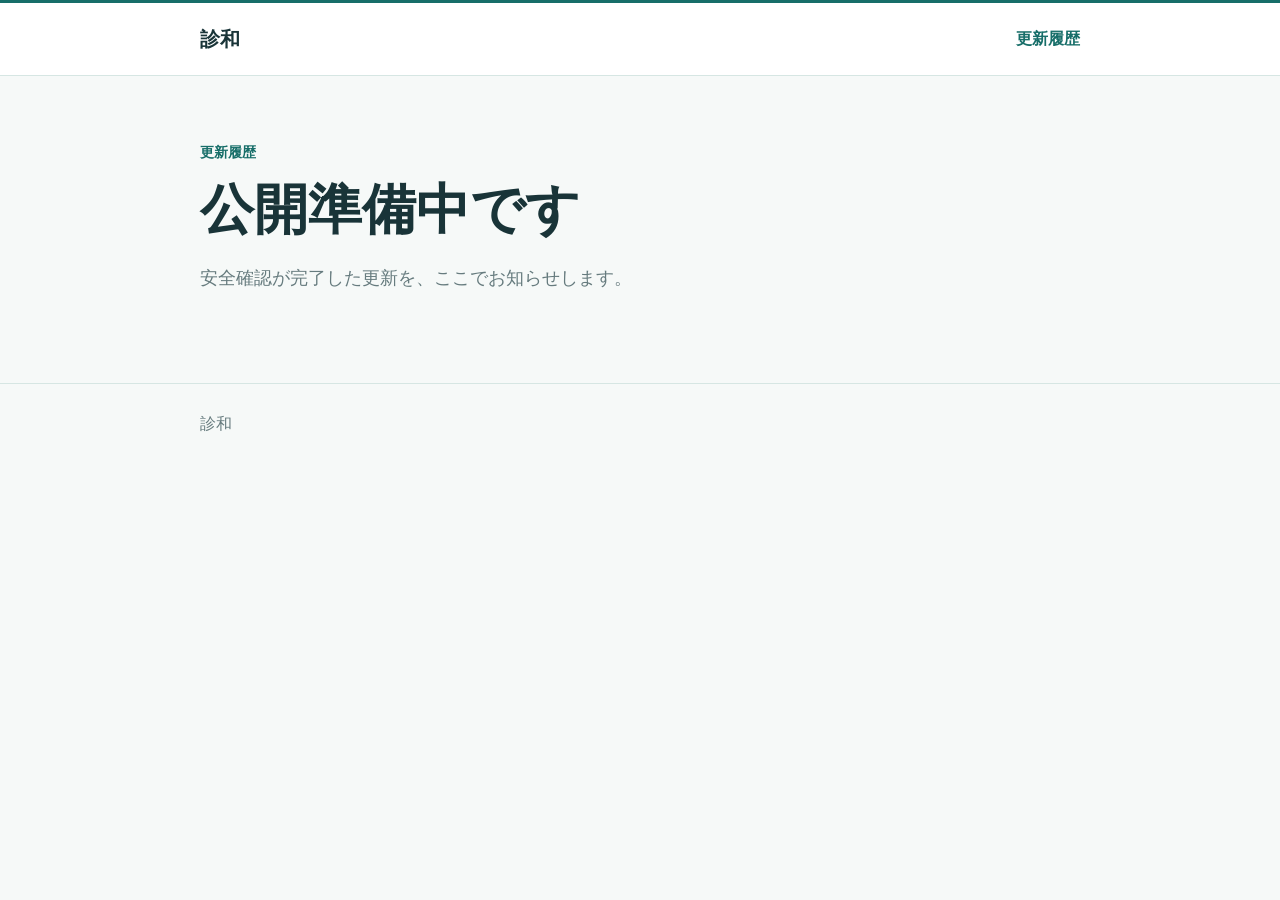
==== docs/updates/index.html @ 65c138fb "Add signed dictionary update publisher" ====
<!doctype html>
<html lang="ja">
<head>
  <meta charset="utf-8">
  <meta name="viewport" content="width=device-width, initial-scale=1">
  <title>診和 更新履歴</title>
  <link rel="stylesheet" href="../assets/site.css">
</head>
<body>
  <header class="site-header"><div class="site-header-inner"><a class="brand" href="../">診和</a><nav><a href="./">更新履歴</a></nav></div></header>
  <main><p class="eyebrow">更新履歴</p><h1>公開準備中です</h1><p class="lead">安全確認が完了した更新を、ここでお知らせします。</p></main>
  <footer class="site-footer"><div class="site-footer-inner">診和</div></footer>
</body>
</html>
---- docs/assets/site.css ----
:root {
  color-scheme: light;
  --ink: #193438;
  --muted: #667b7e;
  --line: #d6e6e3;
  --accent: #176e69;
  --accent-soft: #eaf6f3;
  --paper: #ffffff;
  --background: #f6f9f8;
}

* { box-sizing: border-box; }

body {
  background: var(--background);
  color: var(--ink);
  font-family: -apple-system, BlinkMacSystemFont, "Hiragino Sans", "Yu Gothic UI", "Yu Gothic", sans-serif;
  letter-spacing: 0;
  line-height: 1.75;
  margin: 0;
}

a { color: var(--accent); }

.site-header {
  background: rgba(255, 255, 255, 0.96);
  border-top: 3px solid var(--accent);
  border-bottom: 1px solid var(--line);
}

.site-header-inner,
main,
.site-footer-inner {
  margin: 0 auto;
  max-width: 880px;
  width: calc(100% - 40px);
}

.site-header-inner {
  align-items: center;
  display: flex;
  justify-content: space-between;
  min-height: 72px;
}

.brand {
  color: var(--ink);
  font-size: 20px;
  font-weight: 800;
  text-decoration: none;
}

.site-header nav { display: flex; gap: 24px; }
.site-header nav a { font-weight: 700; text-decoration: none; }

main { padding: 64px 0 88px; }

.eyebrow {
  color: var(--accent);
  font-size: 14px;
  font-weight: 800;
  margin: 0 0 8px;
}

h1, h2 { line-height: 1.35; }
h1 { font-size: clamp(32px, 7vw, 54px); margin: 0; }
h2 { font-size: 24px; margin: 0 0 18px; }

.lead {
  color: var(--muted);
  font-size: 18px;
  margin: 18px 0 0;
  max-width: 680px;
}

.release-date { color: var(--muted); margin: 10px 0 0; }

.content-section {
  border-top: 1px solid var(--line);
  margin-top: 48px;
  padding-top: 38px;
}

.improvements {
  display: grid;
  gap: 12px;
  list-style: none;
  margin: 0;
  padding: 0;
}

.improvements li {
  background: var(--paper);
  border: 1px solid var(--line);
  border-radius: 8px;
  padding: 17px 20px;
}

.quality-grid {
  display: grid;
  gap: 12px;
  grid-template-columns: repeat(2, minmax(0, 1fr));
}

.quality-item {
  background: var(--accent-soft);
  border-radius: 8px;
  padding: 18px 20px;
}

.quality-item span { color: var(--muted); display: block; font-size: 14px; }
.quality-item strong { display: block; font-size: 22px; margin-top: 4px; }

.primary-link {
  align-items: center;
  background: var(--accent);
  border-radius: 6px;
  color: #fff;
  display: inline-flex;
  font-weight: 800;
  margin-top: 26px;
  min-height: 48px;
  padding: 10px 20px;
  text-decoration: none;
}

details {
  background: var(--paper);
  border: 1px solid var(--line);
  border-radius: 8px;
  padding: 16px 20px;
}

summary { cursor: pointer; font-weight: 800; }
.technical-list { display: grid; gap: 8px; margin: 18px 0 0; padding-left: 20px; }
.technical-list code { overflow-wrap: anywhere; }

.site-footer { border-top: 1px solid var(--line); color: var(--muted); }
.site-footer-inner { padding: 26px 0; }

@media (max-width: 620px) {
  .site-header-inner { min-height: 60px; }
  .site-header nav { gap: 14px; }
  .site-header nav a { font-size: 14px; }
  main { padding: 42px 0 64px; }
  .quality-grid { grid-template-columns: 1fr; }
  .content-section { margin-top: 38px; padding-top: 30px; }
}
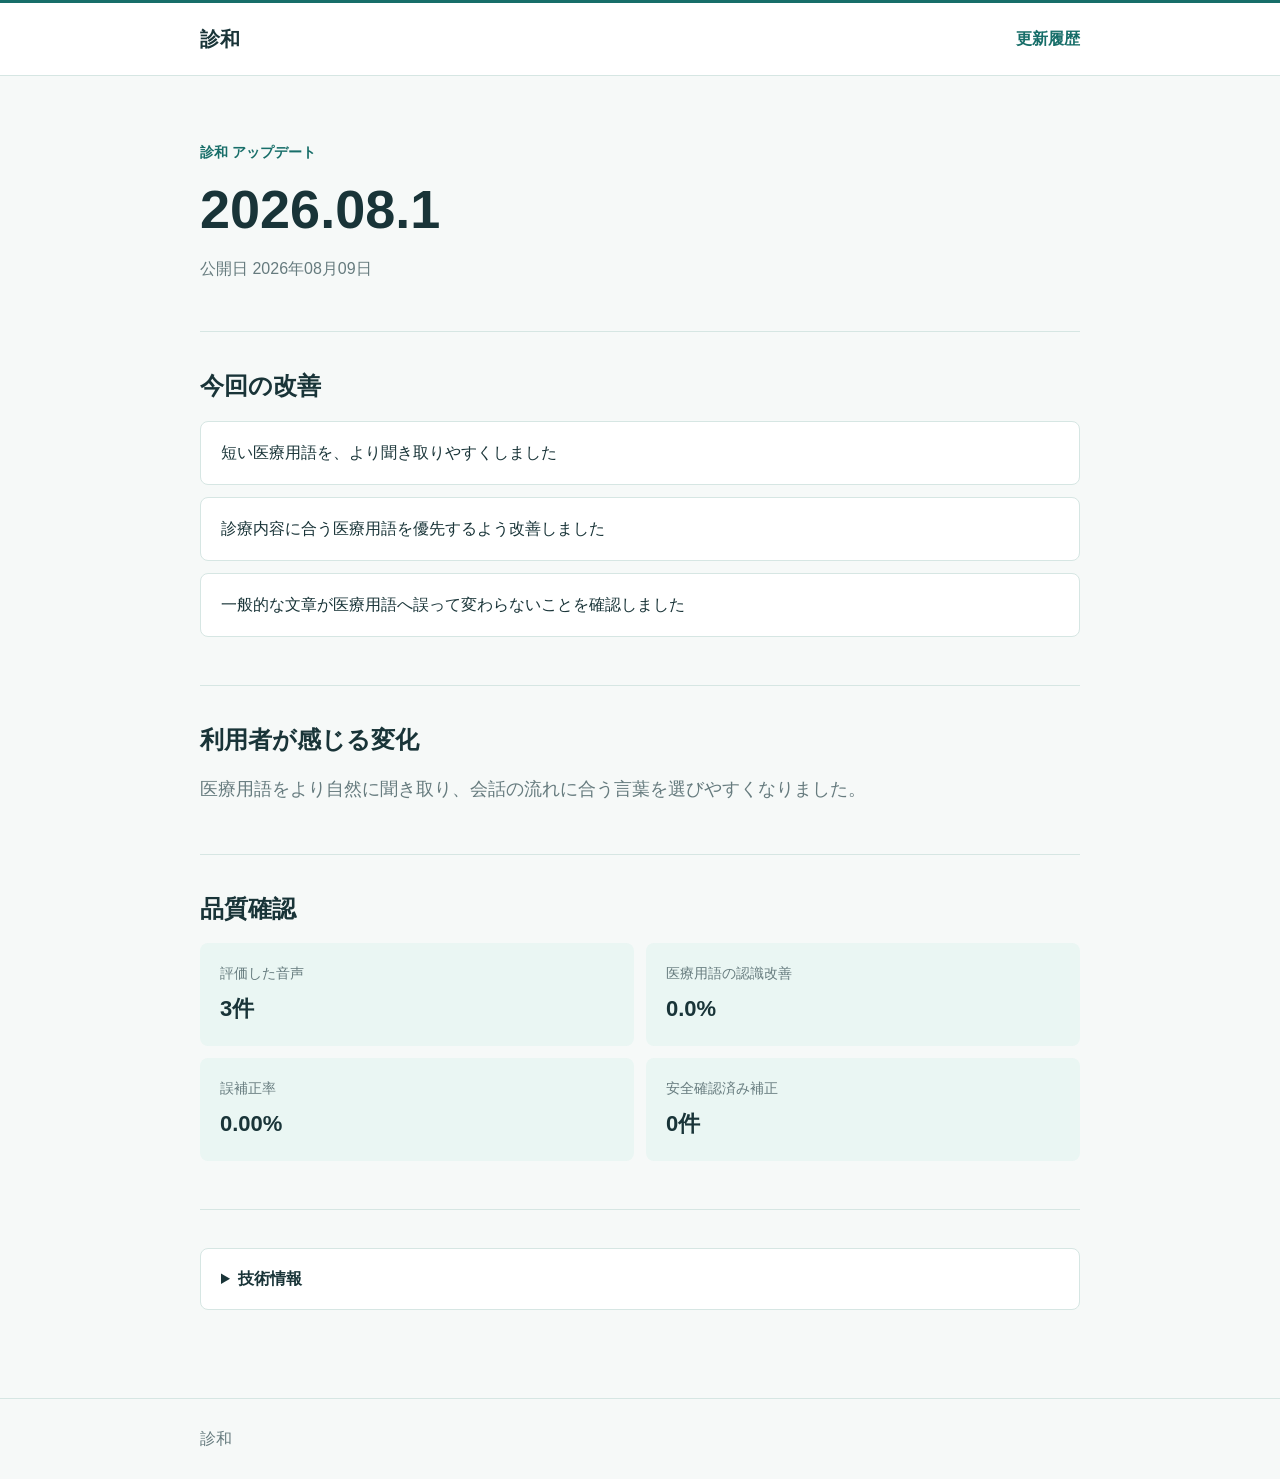
==== commit c7bd55c2: "Publish dictionary update v1 from 923dac33c02d" ====
--- a/docs/updates/index.html
+++ b/docs/updates/index.html
@@ -3,13 +3,34 @@
 <head>
   <meta charset="utf-8">
   <meta name="viewport" content="width=device-width, initial-scale=1">
-  <title>診和 更新履歴</title>
+  <meta name="description" content="診和 2026.08.1 の改善内容と品質確認結果です。">
+  <title>診和 アップデート 2026.08.1</title>
   <link rel="stylesheet" href="../assets/site.css">
 </head>
 <body>
   <header class="site-header"><div class="site-header-inner"><a class="brand" href="../">診和</a><nav><a href="./">更新履歴</a></nav></div></header>
-  <main><p class="eyebrow">更新履歴</p><h1>公開準備中です</h1><p class="lead">安全確認が完了した更新を、ここでお知らせします。</p></main>
+  <main>
+    <p class="eyebrow">診和 アップデート</p>
+    <h1>2026.08.1</h1>
+    <p class="release-date">公開日 2026年08月09日</p>
+    <section class="content-section"><h2>今回の改善</h2><ul class="improvements"><li>短い医療用語を、より聞き取りやすくしました</li><li>診療内容に合う医療用語を優先するよう改善しました</li><li>一般的な文章が医療用語へ誤って変わらないことを確認しました</li></ul></section>
+    <section class="content-section"><h2>利用者が感じる変化</h2><p class="lead">医療用語をより自然に聞き取り、会話の流れに合う言葉を選びやすくなりました。</p></section>
+    <section class="content-section"><h2>品質確認</h2><div class="quality-grid">
+      <div class="quality-item"><span>評価した音声</span><strong>3件</strong></div>
+      <div class="quality-item"><span>医療用語の認識改善</span><strong>0.0%</strong></div>
+      <div class="quality-item"><span>誤補正率</span><strong>0.00%</strong></div>
+      <div class="quality-item"><span>安全確認済み補正</span><strong>0件</strong></div>
+    </div></section>
+    <section class="content-section"><details><summary>技術情報</summary><ul class="technical-list">
+      <li>Whisperモデル: small</li>
+      <li>試行数: 1回</li>
+      <li>hotwords: 7件</li>
+      <li>文脈条件付き補正: 1件</li>
+      <li>自動補正: 0件</li>
+      <li>GitHubコミット: <code>923dac33c02dbdb9b7d6d3f9224bef02fcce336d</code></li>
+      <li>manifestバージョン: 1</li>
+    </ul></details></section>
+  </main>
   <footer class="site-footer"><div class="site-footer-inner">診和</div></footer>
 </body>
 </html>
-
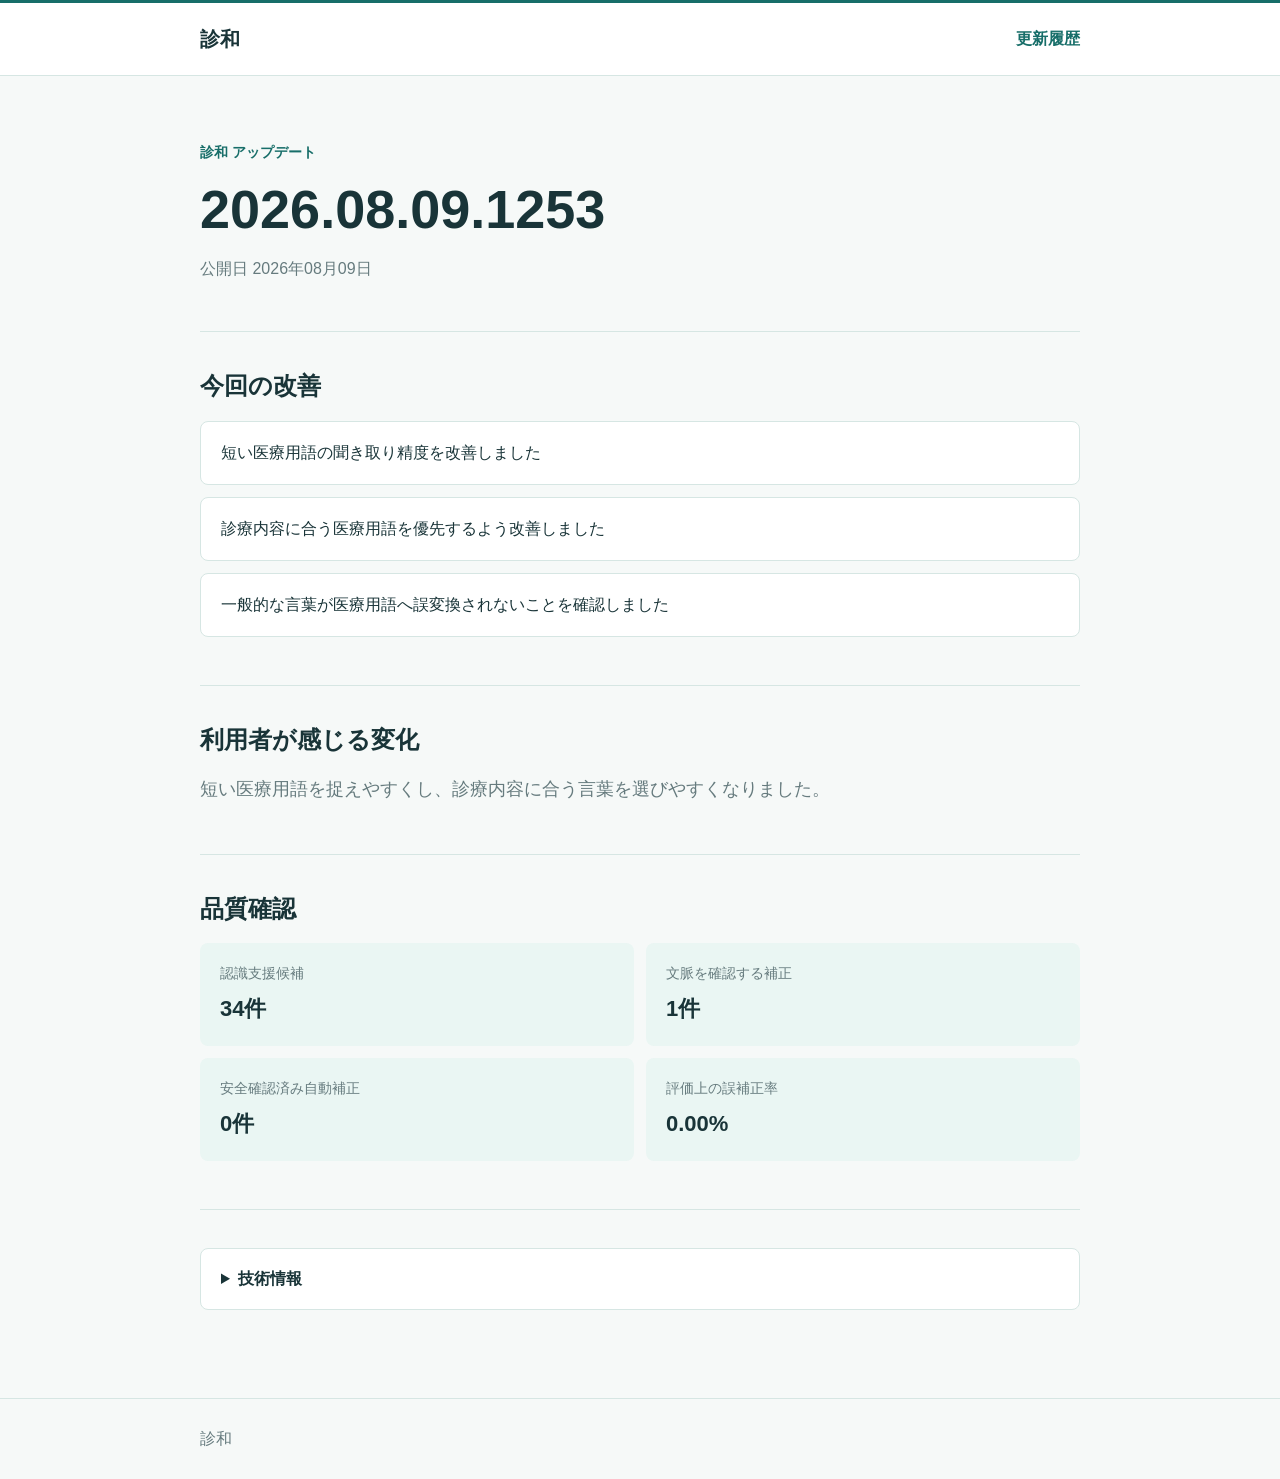
==== commit b99d5f3f: "Publish dictionary-update-v2026.08.09.1253" ====
--- a/docs/updates/index.html
+++ b/docs/updates/index.html
@@ -3,32 +3,29 @@
 <head>
   <meta charset="utf-8">
   <meta name="viewport" content="width=device-width, initial-scale=1">
-  <meta name="description" content="診和 2026.08.1 の改善内容と品質確認結果です。">
-  <title>診和 アップデート 2026.08.1</title>
+  <meta name="description" content="診和 2026.08.09.1253 の改善内容と品質確認結果です。">
+  <title>診和 アップデート 2026.08.09.1253</title>
   <link rel="stylesheet" href="../assets/site.css">
 </head>
 <body>
   <header class="site-header"><div class="site-header-inner"><a class="brand" href="../">診和</a><nav><a href="./">更新履歴</a></nav></div></header>
   <main>
     <p class="eyebrow">診和 アップデート</p>
-    <h1>2026.08.1</h1>
+    <h1>2026.08.09.1253</h1>
     <p class="release-date">公開日 2026年08月09日</p>
-    <section class="content-section"><h2>今回の改善</h2><ul class="improvements"><li>短い医療用語を、より聞き取りやすくしました</li><li>診療内容に合う医療用語を優先するよう改善しました</li><li>一般的な文章が医療用語へ誤って変わらないことを確認しました</li></ul></section>
-    <section class="content-section"><h2>利用者が感じる変化</h2><p class="lead">医療用語をより自然に聞き取り、会話の流れに合う言葉を選びやすくなりました。</p></section>
+    <section class="content-section"><h2>今回の改善</h2><ul class="improvements"><li>短い医療用語の聞き取り精度を改善しました</li><li>診療内容に合う医療用語を優先するよう改善しました</li><li>一般的な言葉が医療用語へ誤変換されないことを確認しました</li></ul></section>
+    <section class="content-section"><h2>利用者が感じる変化</h2><p class="lead">短い医療用語を捉えやすくし、診療内容に合う言葉を選びやすくなりました。</p></section>
     <section class="content-section"><h2>品質確認</h2><div class="quality-grid">
-      <div class="quality-item"><span>評価した音声</span><strong>3件</strong></div>
-      <div class="quality-item"><span>医療用語の認識改善</span><strong>0.0%</strong></div>
-      <div class="quality-item"><span>誤補正率</span><strong>0.00%</strong></div>
-      <div class="quality-item"><span>安全確認済み補正</span><strong>0件</strong></div>
+      <div class="quality-item"><span>認識支援候補</span><strong>34件</strong></div>
+      <div class="quality-item"><span>文脈を確認する補正</span><strong>1件</strong></div>
+      <div class="quality-item"><span>安全確認済み自動補正</span><strong>0件</strong></div>
+      <div class="quality-item"><span>評価上の誤補正率</span><strong>0.00%</strong></div>
     </div></section>
     <section class="content-section"><details><summary>技術情報</summary><ul class="technical-list">
-      <li>Whisperモデル: small</li>
-      <li>試行数: 1回</li>
-      <li>hotwords: 7件</li>
-      <li>文脈条件付き補正: 1件</li>
-      <li>自動補正: 0件</li>
-      <li>GitHubコミット: <code>923dac33c02dbdb9b7d6d3f9224bef02fcce336d</code></li>
-      <li>manifestバージョン: 1</li>
+      <li>配信元: SAXOPHOENIX/shinwa-speech-dictionary-lab</li>
+      <li>GitHubコミット: <code>76953165cd2220486068873efd17e7a7ef46f2f7</code></li>
+      <li>リリース: <a href="https://github.com/SAXOPHOENIX/shinwa-speech-dictionary-lab/releases/tag/dictionary-update-v2026.08.09.1253">dictionary-update-v2026.08.09.1253</a></li>
+      <li>manifestバージョン: 202608091253</li>
     </ul></details></section>
   </main>
   <footer class="site-footer"><div class="site-footer-inner">診和</div></footer>
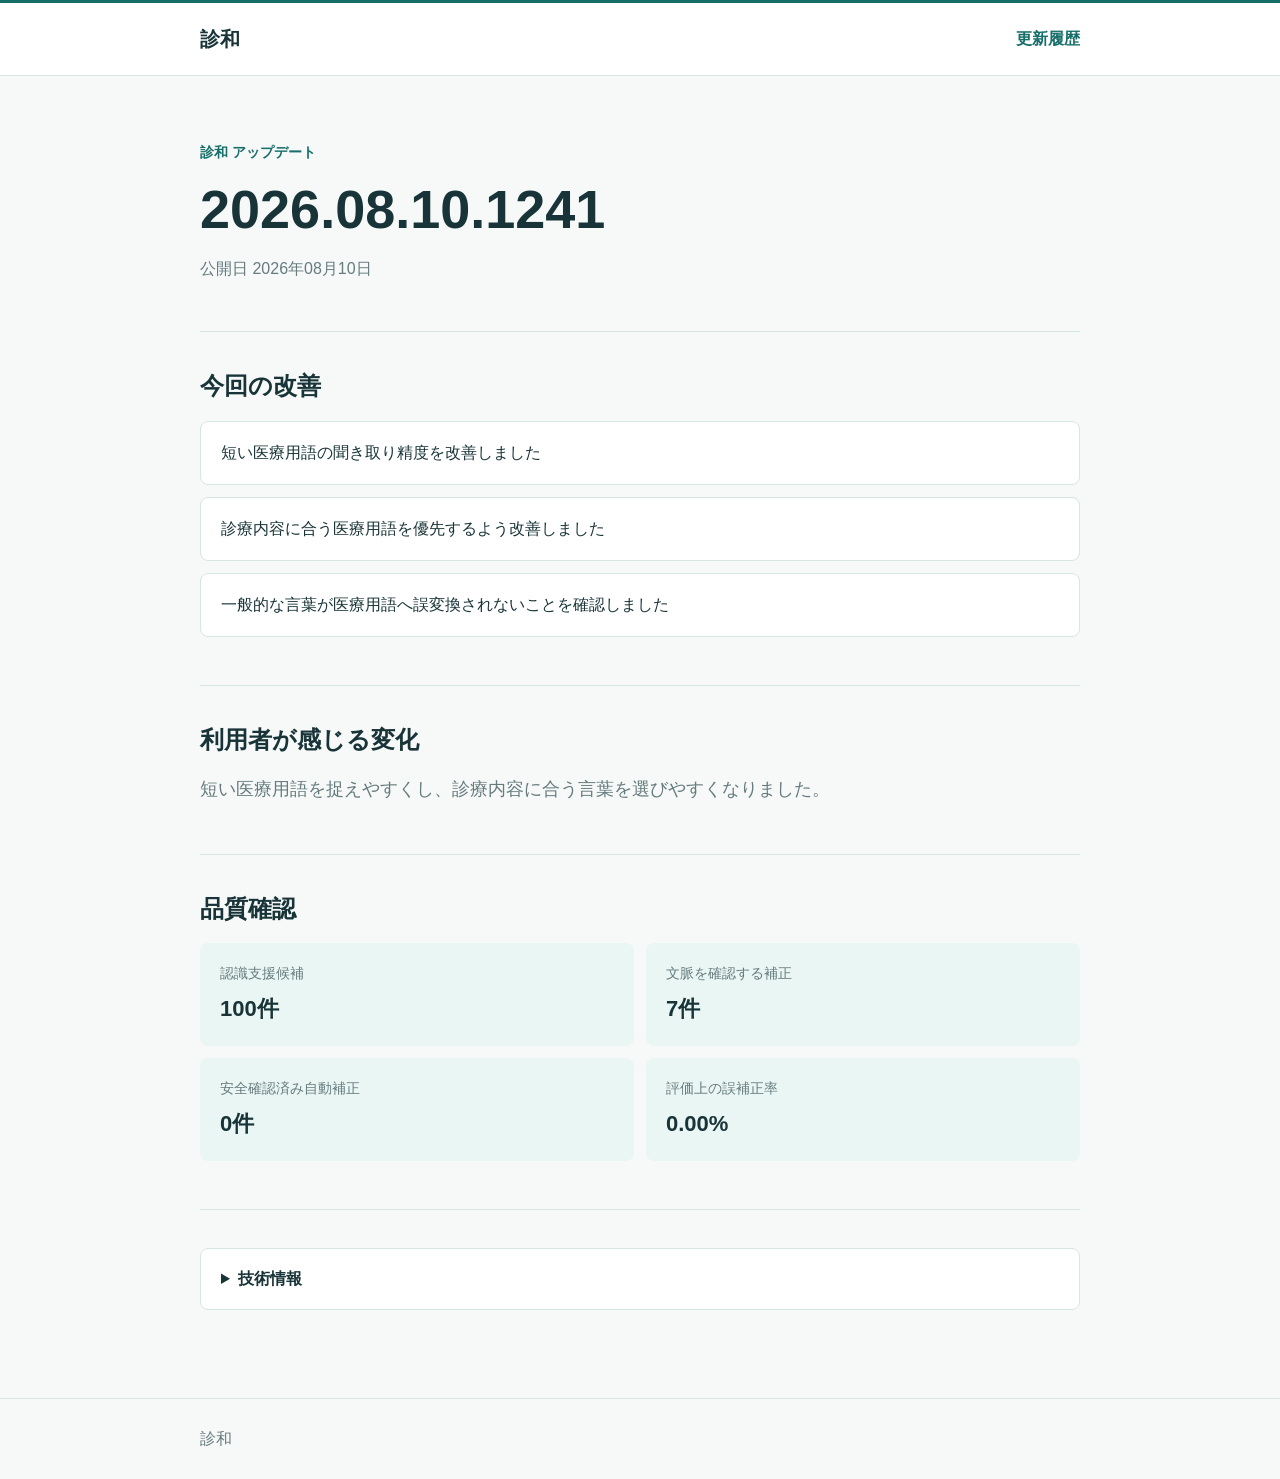
==== commit 8e5cee62: "Publish dictionary-update-v2026.08.10.1241" ====
--- a/docs/updates/index.html
+++ b/docs/updates/index.html
@@ -3,29 +3,29 @@
 <head>
   <meta charset="utf-8">
   <meta name="viewport" content="width=device-width, initial-scale=1">
-  <meta name="description" content="診和 2026.08.09.1253 の改善内容と品質確認結果です。">
-  <title>診和 アップデート 2026.08.09.1253</title>
+  <meta name="description" content="診和 2026.08.10.1241 の改善内容と品質確認結果です。">
+  <title>診和 アップデート 2026.08.10.1241</title>
   <link rel="stylesheet" href="../assets/site.css">
 </head>
 <body>
   <header class="site-header"><div class="site-header-inner"><a class="brand" href="../">診和</a><nav><a href="./">更新履歴</a></nav></div></header>
   <main>
     <p class="eyebrow">診和 アップデート</p>
-    <h1>2026.08.09.1253</h1>
-    <p class="release-date">公開日 2026年08月09日</p>
+    <h1>2026.08.10.1241</h1>
+    <p class="release-date">公開日 2026年08月10日</p>
     <section class="content-section"><h2>今回の改善</h2><ul class="improvements"><li>短い医療用語の聞き取り精度を改善しました</li><li>診療内容に合う医療用語を優先するよう改善しました</li><li>一般的な言葉が医療用語へ誤変換されないことを確認しました</li></ul></section>
     <section class="content-section"><h2>利用者が感じる変化</h2><p class="lead">短い医療用語を捉えやすくし、診療内容に合う言葉を選びやすくなりました。</p></section>
     <section class="content-section"><h2>品質確認</h2><div class="quality-grid">
-      <div class="quality-item"><span>認識支援候補</span><strong>34件</strong></div>
-      <div class="quality-item"><span>文脈を確認する補正</span><strong>1件</strong></div>
+      <div class="quality-item"><span>認識支援候補</span><strong>100件</strong></div>
+      <div class="quality-item"><span>文脈を確認する補正</span><strong>7件</strong></div>
       <div class="quality-item"><span>安全確認済み自動補正</span><strong>0件</strong></div>
       <div class="quality-item"><span>評価上の誤補正率</span><strong>0.00%</strong></div>
     </div></section>
     <section class="content-section"><details><summary>技術情報</summary><ul class="technical-list">
       <li>配信元: SAXOPHOENIX/shinwa-speech-dictionary-lab</li>
-      <li>GitHubコミット: <code>76953165cd2220486068873efd17e7a7ef46f2f7</code></li>
-      <li>リリース: <a href="https://github.com/SAXOPHOENIX/shinwa-speech-dictionary-lab/releases/tag/dictionary-update-v2026.08.09.1253">dictionary-update-v2026.08.09.1253</a></li>
-      <li>manifestバージョン: 202608091253</li>
+      <li>GitHubコミット: <code>147c2aa91db984eb52cfef76f6ad1d4f3b6c8c10</code></li>
+      <li>リリース: <a href="https://github.com/SAXOPHOENIX/shinwa-speech-dictionary-lab/releases/tag/dictionary-update-v2026.08.10.1241">dictionary-update-v2026.08.10.1241</a></li>
+      <li>manifestバージョン: 202608101241</li>
     </ul></details></section>
   </main>
   <footer class="site-footer"><div class="site-footer-inner">診和</div></footer>
